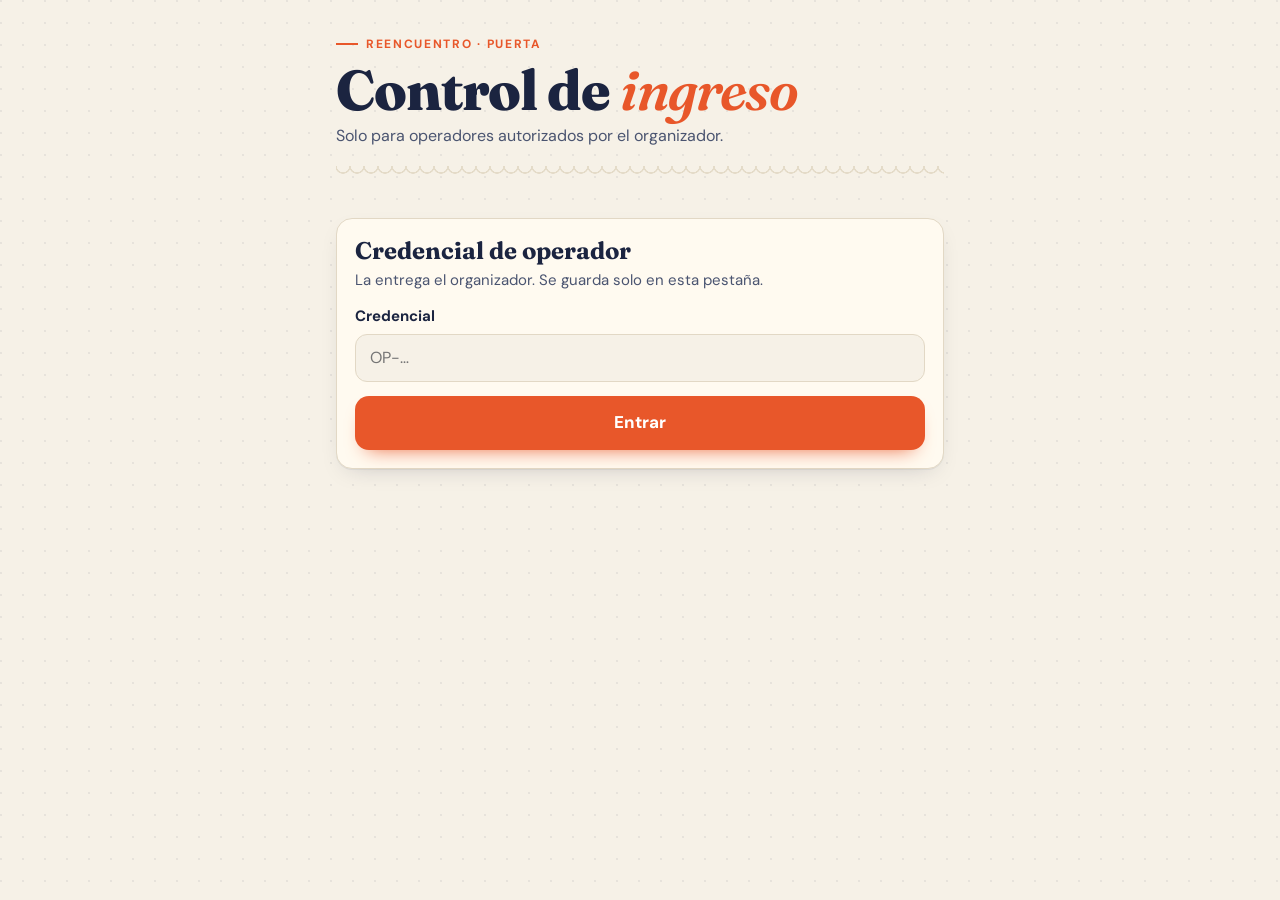
==== puerta.html @ b14771c2 "Publicar web del reencuentro de promoción 2026" ====
<!doctype html>
<html lang="es">
<head>
<meta charset="utf-8">
<meta name="viewport" content="width=device-width, initial-scale=1, viewport-fit=cover">
<meta name="referrer" content="no-referrer">
<meta name="robots" content="noindex">
<title>Control de puerta</title>
<link rel="preconnect" href="https://fonts.googleapis.com">
<link rel="preconnect" href="https://fonts.gstatic.com" crossorigin>
<link href="https://fonts.googleapis.com/css2?family=DM+Sans:opsz,wght@9..40,400;9..40,700;9..40,800&family=Fraunces:opsz,wght@9..144,700;9..144,800&display=swap" rel="stylesheet">
<link rel="stylesheet" href="assets/styles.css">
</head>
<body>
<div class="wrap">
  <header class="hero">
    <span class="kicker">Reencuentro · Puerta</span>
    <h1>Control de <em>ingreso</em></h1>
    <p>Solo para operadores autorizados por el organizador.</p>
    <div class="ticket-edge" aria-hidden="true"></div>
  </header>

  <form class="card" id="login" novalidate>
    <h2>Credencial de operador</h2>
    <p class="lead">La entrega el organizador. Se guarda solo en esta pestaña.</p>
    <div class="field"><label for="op">Credencial</label><input type="text" id="op" autocomplete="off" placeholder="OP-…"></div>
    <button class="btn" type="submit">Entrar</button>
  </form>

  <section id="scan" hidden>
    <div class="cam" id="camBox"><video id="video" playsinline muted></video><div class="frame" aria-hidden="true"></div></div>
    <div id="camMsg"></div>
    <div class="row2" style="margin-top:10px">
      <button class="btn ghost" type="button" id="btnCam">Activar cámara</button>
      <button class="btn ghost" type="button" id="btnSalir">Cerrar sesión</button>
    </div>
    <details class="card" style="margin-top:12px"><summary><b>Ingresar código manualmente</b></summary>
      <div class="field"><input type="text" id="manual" autocomplete="off" placeholder="RP1.…"></div>
      <button class="btn small" type="button" id="btnManual">Verificar</button>
    </details>
    <div id="result" aria-live="assertive"></div>
  </section>
</div>
<script src="config.js"></script>
<script src="vendor/jsQR.js"></script>
<script src="assets/api.js"></script>
<script src="assets/puerta.js"></script>
</body>
</html>
---- assets/styles.css ----
:root {
  --paper: #f6f1e7;
  --paper-2: #fffaf0;
  --ink: #1b2440;
  --ink-2: #4a5470;
  --line: #e2d8c5;
  --accent: #e8572a;
  --accent-ink: #ffffff;
  --gold: #d9a441;
  --teal: #157a6e;
  --ok: #1d7a46; --ok-bg: #e2f5e9;
  --bad: #b42318; --bad-bg: #fdeceb;
  --warn: #8a5a00; --warn-bg: #fff3d1;
  --focus: #2f6fed;
  --radius: 16px;
  --shadow: 0 1px 0 rgba(27,36,64,.06), 0 8px 24px -12px rgba(27,36,64,.25);
  --display: "Fraunces", Georgia, "Times New Roman", serif;
  --body: "DM Sans", system-ui, -apple-system, "Segoe UI", Roboto, sans-serif;
}
@media (prefers-color-scheme: dark) {
  :root:not([data-theme="light"]) {
    --paper: #12172a; --paper-2: #1a2138; --ink: #f3ecdd; --ink-2: #b9bfd3; --line: #2c3552;
    --accent: #ff7a4d; --gold: #e8bb5c; --teal: #3cc1ad;
    --ok: #7be0a5; --ok-bg: #12301f; --bad: #ff9c94; --bad-bg: #3a1716; --warn: #ffd27a; --warn-bg: #3a2c0c;
    --shadow: 0 1px 0 rgba(0,0,0,.3), 0 8px 24px -12px rgba(0,0,0,.6);
  }
}
:root[data-theme="dark"] {
  --paper: #12172a; --paper-2: #1a2138; --ink: #f3ecdd; --ink-2: #b9bfd3; --line: #2c3552;
  --accent: #ff7a4d; --gold: #e8bb5c; --teal: #3cc1ad;
  --ok: #7be0a5; --ok-bg: #12301f; --bad: #ff9c94; --bad-bg: #3a1716; --warn: #ffd27a; --warn-bg: #3a2c0c;
}

* { box-sizing: border-box; }
html { -webkit-text-size-adjust: 100%; }
body {
  margin: 0; background: var(--paper); color: var(--ink);
  font: 16px/1.5 var(--body);
  background-image: radial-gradient(circle at 1px 1px, color-mix(in srgb, var(--ink) 7%, transparent) 1px, transparent 0);
  background-size: 22px 22px;
}
.wrap { max-width: 640px; margin: 0 auto; padding: 0 16px 48px; }

/* ---------- Cabecera ---------- */
.hero { padding: 28px 0 18px; position: relative; }
.hero .kicker { display: inline-flex; gap: 8px; align-items: center; font-weight: 700; font-size: 12px; letter-spacing: .14em; text-transform: uppercase; color: var(--accent); }
.hero .kicker::before { content: ""; width: 22px; height: 2px; background: currentColor; }
.hero h1 { font-family: var(--display); font-weight: 800; font-size: clamp(36px, 10vw, 56px); line-height: .95; margin: 10px 0 8px; letter-spacing: -.02em; }
.hero h1 em { font-style: italic; color: var(--accent); font-weight: 600; }
.hero p { margin: 0; color: var(--ink-2); max-width: 46ch; }
.ticket-edge { height: 14px; margin: 18px 0 6px; background: radial-gradient(circle at 7px 0, transparent 6px, var(--line) 6.5px, var(--line) 7.5px, transparent 8px) 0 0/14px 14px repeat-x; opacity: .9; }

/* ---------- Tarjetas y estados ---------- */
.card { background: var(--paper-2); border: 1px solid var(--line); border-radius: var(--radius); padding: 18px; box-shadow: var(--shadow); margin: 14px 0; }
.card h2 { font-family: var(--display); font-size: 24px; line-height: 1.15; margin: 0 0 4px; }
.card .lead { color: var(--ink-2); margin: 0 0 12px; font-size: 15px; }
.step { display: inline-grid; place-items: center; width: 26px; height: 26px; border-radius: 50%; background: var(--ink); color: var(--paper-2); font-weight: 800; font-size: 13px; margin-right: 8px; vertical-align: 2px; }

.notice { border-radius: 12px; padding: 14px 16px; margin: 14px 0; display: flex; gap: 12px; align-items: flex-start; border: 1px solid transparent; }
.notice .ico { flex: 0 0 auto; width: 22px; height: 22px; }
.notice b { display: block; }
.notice.info { background: color-mix(in srgb, var(--teal) 10%, var(--paper-2)); border-color: color-mix(in srgb, var(--teal) 30%, transparent); }
.notice.ok { background: var(--ok-bg); color: var(--ok); }
.notice.bad { background: var(--bad-bg); color: var(--bad); }
.notice.warn { background: var(--warn-bg); color: var(--warn); }
.notice p { margin: 2px 0 0; color: inherit; }
.loading { display: flex; gap: 10px; align-items: center; color: var(--ink-2); padding: 24px 0; }
.spinner { width: 20px; height: 20px; border-radius: 50%; border: 3px solid var(--line); border-top-color: var(--accent); animation: spin .8s linear infinite; }
@keyframes spin { to { transform: rotate(360deg); } }
@media (prefers-reduced-motion: reduce) { .spinner { animation-duration: 2.4s; } }

/* ---------- Formulario ---------- */
.field { margin: 14px 0; }
.field > label, .legend { display: block; font-weight: 700; margin-bottom: 6px; font-size: 15px; }
.hint { display: block; color: var(--ink-2); font-size: 13px; font-weight: 400; margin-top: 2px; }
input[type=text], input[type=tel], input[type=number], input[type=date], select {
  width: 100%; min-height: 48px; padding: 10px 14px; font: inherit; font-size: 16px; color: var(--ink);
  background: var(--paper); border: 1.5px solid var(--line); border-radius: 12px; outline: none; transition: border-color .15s, box-shadow .15s;
}
input:focus, select:focus { border-color: var(--focus); box-shadow: 0 0 0 3px color-mix(in srgb, var(--focus) 25%, transparent); }
.field.err input, .field.err select, .field.err .cal, .field.err .chips { border-color: var(--bad); }
.err-msg { color: var(--bad); font-size: 13px; font-weight: 600; margin-top: 6px; display: none; }
.field.err .err-msg { display: block; }
.row2 { display: grid; grid-template-columns: 1fr 1fr; gap: 12px; }
@media (max-width: 420px) { .row2 { grid-template-columns: 1fr; } }

.stepper { display: flex; align-items: center; gap: 8px; }
.stepper button { width: 48px; height: 48px; border-radius: 12px; border: 1.5px solid var(--line); background: var(--paper); color: var(--ink); font-size: 22px; font-weight: 700; cursor: pointer; }
.stepper input { text-align: center; font-weight: 800; font-size: 20px; max-width: 90px; }

.check { display: flex; gap: 12px; align-items: flex-start; padding: 12px 14px; border: 1.5px solid var(--line); border-radius: 12px; background: var(--paper); cursor: pointer; }
.check input { width: 22px; height: 22px; margin: 1px 0 0; accent-color: var(--accent); flex: 0 0 auto; }

/* Calendario */
.cal { border: 1.5px solid var(--line); border-radius: 14px; padding: 12px; background: var(--paper); }
.cal-head { display: flex; justify-content: space-between; align-items: baseline; margin-bottom: 8px; }
.cal-head b { font-family: var(--display); font-size: 20px; }
.cal-count { font-size: 13px; font-weight: 700; color: var(--ink-2); }
.cal-count.full { color: var(--ok); }
.cal-grid { display: grid; grid-template-columns: repeat(7, 1fr); gap: 4px; }
.cal-dow { text-align: center; font-size: 11px; font-weight: 700; letter-spacing: .06em; color: var(--ink-2); padding: 4px 0; text-transform: uppercase; }
.cal-dow.we { color: var(--accent); }
.day { aspect-ratio: 1; display: grid; place-items: center; border-radius: 10px; font-weight: 700; font-size: 15px; border: 0; background: transparent; color: color-mix(in srgb, var(--ink) 28%, transparent); font-family: inherit; padding: 0; }
.day.on { background: var(--paper-2); color: var(--ink); border: 1.5px solid var(--line); cursor: pointer; position: relative; }
.day.on:hover { border-color: var(--accent); }
.day.sel { background: var(--accent); color: var(--accent-ink); border-color: var(--accent); box-shadow: 0 6px 14px -8px var(--accent); }
.day.sel::after { content: attr(data-n); position: absolute; top: -6px; right: -6px; width: 18px; height: 18px; border-radius: 50%; background: var(--ink); color: var(--paper-2); font-size: 11px; display: grid; place-items: center; }
.day:focus-visible { outline: 3px solid var(--focus); outline-offset: 1px; }
.cal-sel { margin-top: 10px; display: flex; flex-wrap: wrap; gap: 6px; min-height: 30px; }
.tag { display: inline-flex; align-items: center; gap: 6px; background: var(--ink); color: var(--paper-2); border-radius: 999px; padding: 4px 12px; font-size: 13px; font-weight: 700; }

/* Adicionales */
.chips { display: grid; grid-template-columns: 1fr 1fr; gap: 8px; border: 1.5px solid transparent; border-radius: 14px; }
.chip { position: relative; }
.chip input { position: absolute; opacity: 0; inset: 0; cursor: pointer; }
.chip span { display: flex; align-items: center; gap: 10px; min-height: 52px; padding: 10px 14px; border: 1.5px solid var(--line); border-radius: 12px; background: var(--paper); font-weight: 700; }
.chip span::before { content: ""; width: 18px; height: 18px; border-radius: 6px; border: 2px solid var(--line); flex: 0 0 auto; }
.chip input:checked + span { border-color: var(--teal); background: color-mix(in srgb, var(--teal) 12%, var(--paper)); }
.chip input:checked + span::before { background: var(--teal) url("data:image/svg+xml,%3Csvg xmlns='http://www.w3.org/2000/svg' viewBox='0 0 16 16'%3E%3Cpath d='M3 8.5l3 3 7-7' fill='none' stroke='white' stroke-width='2.4' stroke-linecap='round' stroke-linejoin='round'/%3E%3C/svg%3E") center/12px no-repeat; border-color: var(--teal); }
.chip input:focus-visible + span { outline: 3px solid var(--focus); outline-offset: 2px; }
.chip.none span { color: var(--ink-2); }
@media (max-width: 360px) { .chips { grid-template-columns: 1fr; } }
.aviso { margin-top: 10px; padding: 10px 12px; border-left: 4px solid var(--gold); background: color-mix(in srgb, var(--gold) 14%, var(--paper-2)); border-radius: 0 10px 10px 0; font-size: 14px; font-weight: 600; }

.hp { position: absolute; left: -9999px; width: 1px; height: 1px; overflow: hidden; }

/* Botones */
.btn { display: inline-flex; align-items: center; justify-content: center; gap: 10px; width: 100%; min-height: 54px; padding: 12px 18px; border: 0; border-radius: 14px; background: var(--accent); color: var(--accent-ink); font: 800 17px/1 var(--body); cursor: pointer; box-shadow: 0 10px 20px -12px var(--accent); transition: transform .08s, filter .15s; }
.btn:hover { filter: brightness(1.05); }
.btn:active { transform: translateY(1px); }
.btn[disabled] { opacity: .55; cursor: not-allowed; box-shadow: none; }
.btn.ghost { background: transparent; color: var(--ink); border: 1.5px solid var(--line); box-shadow: none; }
.btn.small { width: auto; min-height: 40px; font-size: 14px; padding: 8px 14px; border-radius: 10px; }
.link { background: none; border: 0; color: var(--ink); text-decoration: underline; text-underline-offset: 3px; font: inherit; font-weight: 700; cursor: pointer; padding: 6px 0; }

/* Recibo */
.receipt { text-align: center; padding: 26px 18px; border-style: dashed; border-width: 2px; }
.receipt .big-ok { width: 64px; height: 64px; border-radius: 50%; display: grid; place-items: center; margin: 0 auto 10px; background: var(--ok-bg); color: var(--ok); }
.code { font: 700 15px/1.3 ui-monospace, SFMono-Regular, Menlo, Consolas, monospace; background: var(--paper); border: 1px dashed var(--line); border-radius: 10px; padding: 10px 12px; word-break: break-all; margin: 10px 0; user-select: all; }

/* Pestañas */
.tabs { display: flex; gap: 6px; background: color-mix(in srgb, var(--ink) 6%, transparent); padding: 5px; border-radius: 14px; margin: 8px 0 4px; }
.tabs button { flex: 1; min-height: 44px; border: 0; border-radius: 10px; background: transparent; color: var(--ink-2); font: 800 14px var(--body); cursor: pointer; }
.tabs button[aria-selected="true"] { background: var(--paper-2); color: var(--ink); box-shadow: var(--shadow); }

/* Entradas / QR */
.tickets { display: grid; gap: 14px; }
.ticket { display: grid; grid-template-columns: 1fr auto; gap: 12px; align-items: center; border: 1.5px solid var(--line); border-radius: 16px; padding: 14px; background: var(--paper); position: relative; }
.ticket .qr { width: 132px; height: 132px; background: #fff; border-radius: 10px; padding: 6px; display: grid; place-items: center; }
.ticket .qr img, .ticket .qr svg { width: 100%; height: 100%; image-rendering: pixelated; }
.ticket .cod { font: 800 13px ui-monospace, Menlo, Consolas, monospace; letter-spacing: .06em; color: var(--accent); }
.ticket .nom { font-family: var(--display); font-weight: 700; font-size: 19px; line-height: 1.15; margin: 2px 0 6px; }
.ticket .meta { font-size: 13px; color: var(--ink-2); }
.badge { display: inline-block; font-size: 12px; font-weight: 800; border-radius: 999px; padding: 3px 10px; }
.badge.ok { background: var(--ok-bg); color: var(--ok); } .badge.bad { background: var(--bad-bg); color: var(--bad); } .badge.warn { background: var(--warn-bg); color: var(--warn); }
@media (max-width: 400px) { .ticket { grid-template-columns: 1fr; } .ticket .qr { width: 180px; height: 180px; margin: 0 auto; } }

.guest { border: 1.5px solid var(--line); border-radius: 12px; padding: 10px 12px; margin: 8px 0; background: var(--paper); }
.guest-head { display: flex; justify-content: space-between; align-items: center; font-weight: 800; font-size: 14px; }
.price { font-family: var(--display); font-size: 34px; font-weight: 800; }
.kv { display: grid; grid-template-columns: auto 1fr; gap: 4px 12px; font-size: 14px; }
.kv dt { color: var(--ink-2); } .kv dd { margin: 0; font-weight: 700; }
.foot { text-align: center; color: var(--ink-2); font-size: 13px; margin-top: 30px; }
[hidden] { display: none !important; }
.sr { position: absolute; width: 1px; height: 1px; overflow: hidden; clip: rect(0 0 0 0); }

/* Puerta */
.verdict { border-radius: 20px; padding: 22px; text-align: center; margin: 14px 0; border: 2px solid transparent; }
.verdict h2 { font-family: var(--display); font-size: 34px; margin: 4px 0; }
.verdict.ok { background: var(--ok-bg); color: var(--ok); border-color: var(--ok); }
.verdict.bad { background: var(--bad-bg); color: var(--bad); border-color: var(--bad); }
.verdict.warn { background: var(--warn-bg); color: var(--warn); border-color: var(--warn); }
.verdict .who { color: var(--ink); font-size: 18px; font-weight: 700; margin-top: 8px; }
.cam { position: relative; border-radius: 18px; overflow: hidden; background: #000; aspect-ratio: 1; }
.cam video { width: 100%; height: 100%; object-fit: cover; }
.cam .frame { position: absolute; inset: 18%; border: 3px solid rgba(255,255,255,.85); border-radius: 18px; box-shadow: 0 0 0 999px rgba(0,0,0,.35); }
.field > label.check { font-weight: 500; font-size: 15px; margin-bottom: 0; }
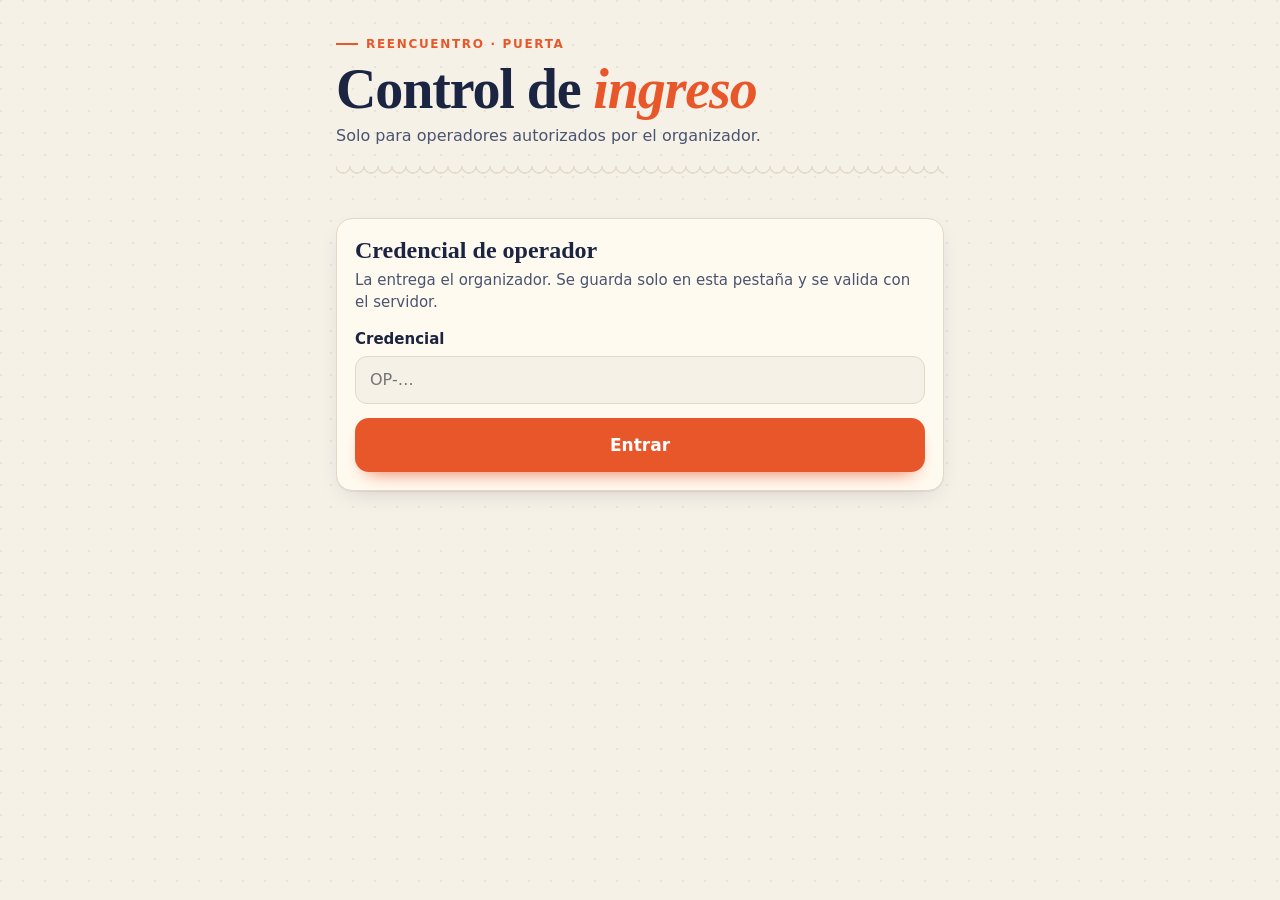
==== commit a7ef0a18: "Versión 1.3 de la web: páginas principales" ====
--- a/puerta.html
+++ b/puerta.html
@@ -3,12 +3,10 @@
 <head>
 <meta charset="utf-8">
 <meta name="viewport" content="width=device-width, initial-scale=1, viewport-fit=cover">
+<meta http-equiv="Content-Security-Policy" content="default-src 'self'; script-src 'self'; style-src 'self'; font-src 'self'; img-src 'self' data: blob:; media-src 'self' blob: mediastream:; connect-src https://script.google.com https://script.googleusercontent.com; object-src 'none'; base-uri 'none'; form-action 'none'">
 <meta name="referrer" content="no-referrer">
 <meta name="robots" content="noindex">
 <title>Control de puerta</title>
-<link rel="preconnect" href="https://fonts.googleapis.com">
-<link rel="preconnect" href="https://fonts.gstatic.com" crossorigin>
-<link href="https://fonts.googleapis.com/css2?family=DM+Sans:opsz,wght@9..40,400;9..40,700;9..40,800&family=Fraunces:opsz,wght@9..144,700;9..144,800&display=swap" rel="stylesheet">
 <link rel="stylesheet" href="assets/styles.css">
 </head>
 <body>
@@ -22,27 +20,30 @@
 
   <form class="card" id="login" novalidate>
     <h2>Credencial de operador</h2>
-    <p class="lead">La entrega el organizador. Se guarda solo en esta pestaña.</p>
-    <div class="field"><label for="op">Credencial</label><input type="text" id="op" autocomplete="off" placeholder="OP-…"></div>
-    <button class="btn" type="submit">Entrar</button>
+    <p class="lead">La entrega el organizador. Se guarda solo en esta pestaña y se valida con el servidor.</p>
+    <div class="field" data-f="op"><label for="op">Credencial</label><input type="text" id="op" autocomplete="off" spellcheck="false" placeholder="OP-…"><div class="err-msg" id="op-err"></div></div>
+    <div id="loginMsg"></div>
+    <button class="btn" type="submit" id="btnEntrar">Entrar</button>
   </form>
 
   <section id="scan" hidden>
-    <div class="cam" id="camBox"><video id="video" playsinline muted></video><div class="frame" aria-hidden="true"></div></div>
+    <p class="estado-chip estado-puerta" id="estadoPuerta">Lista para escanear</p>
+    <p class="hint" id="operadorInfo"></p>
+    <div class="cam" id="camBox" hidden><video id="video" playsinline muted></video><div class="frame" aria-hidden="true"></div></div>
     <div id="camMsg"></div>
-    <div class="row2" style="margin-top:10px">
+    <div class="row2 mt10">
       <button class="btn ghost" type="button" id="btnCam">Activar cámara</button>
       <button class="btn ghost" type="button" id="btnSalir">Cerrar sesión</button>
     </div>
-    <details class="card" style="margin-top:12px"><summary><b>Ingresar código manualmente</b></summary>
-      <div class="field"><input type="text" id="manual" autocomplete="off" placeholder="RP1.…"></div>
+    <details class="card mt12" id="manualBox"><summary><b>Ingresar código manualmente</b></summary>
+      <div class="field" data-f="manual"><label for="manual">Código de la entrada</label><input type="text" id="manual" autocomplete="off" spellcheck="false" placeholder="RP1.…"><div class="err-msg" id="manual-err"></div></div>
       <button class="btn small" type="button" id="btnManual">Verificar</button>
     </details>
-    <div id="result" aria-live="assertive"></div>
+    <div id="result" tabindex="-1"></div>
+    <div class="sr" id="anuncio" role="alert" aria-atomic="true"></div>
   </section>
 </div>
 <script src="config.js"></script>
-<script src="vendor/jsQR.js"></script>
 <script src="assets/api.js"></script>
 <script src="assets/puerta.js"></script>
 </body>
